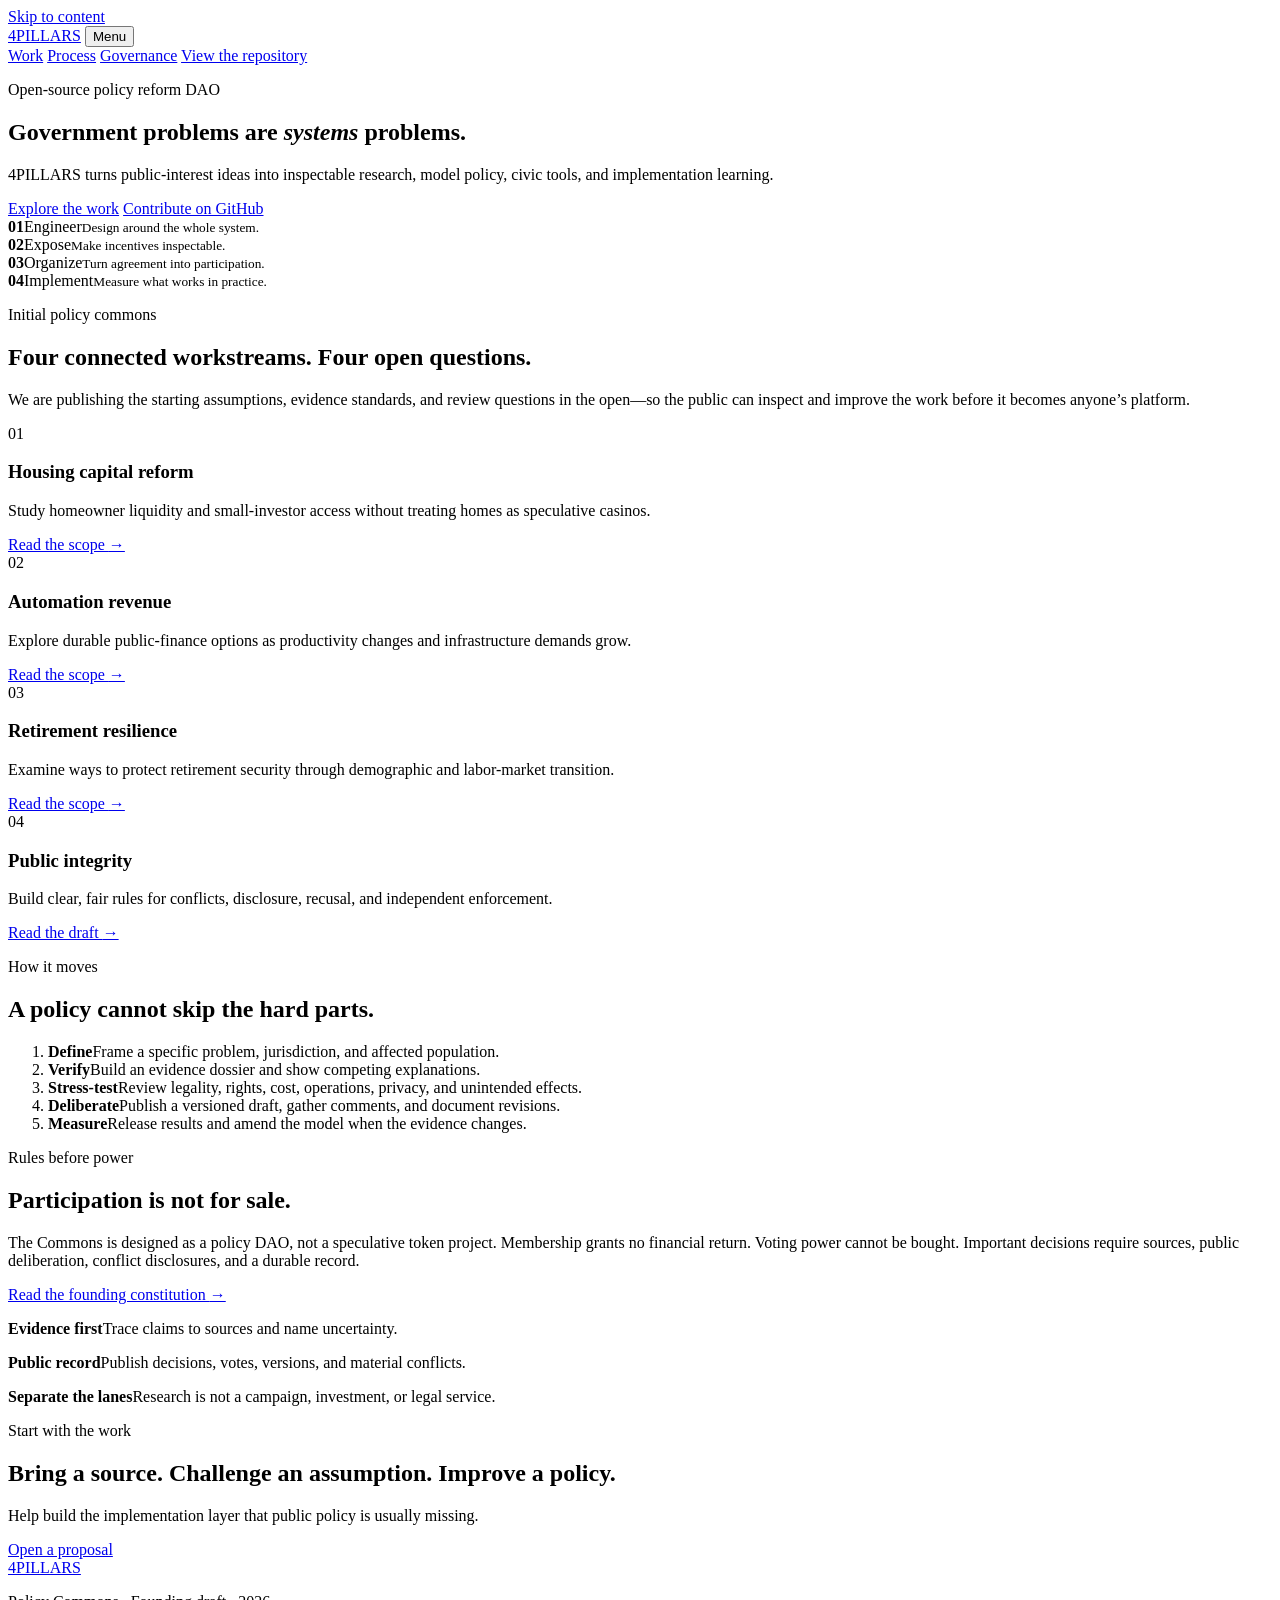
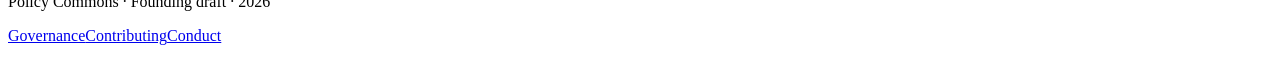
==== site/index.html @ 1ab9240a "chore: add site/index.html" ====
<!doctype html>
<html lang="en">
  <head>
    <meta charset="utf-8">
    <meta name="viewport" content="width=device-width, initial-scale=1">
    <meta name="description" content="4PILLARS Policy Commons — an open-source civic policy reform DAO.">
    <title>4PILLARS Policy Commons</title>
    <link rel="stylesheet" href="styles.css">
  </head>
  <body>
    <a class="skip-link" href="#main">Skip to content</a>
    <header class="site-header">
      <a class="brand" href="#top" aria-label="4PILLARS home"><span>4</span>PILLARS</a>
      <button class="menu-button" type="button" aria-expanded="false" aria-controls="main-nav">Menu</button>
      <nav id="main-nav" aria-label="Primary">
        <a href="#work">Work</a>
        <a href="#process">Process</a>
        <a href="#governance">Governance</a>
        <a class="nav-cta" href="https://github.com/" data-repo-link>View the repository</a>
      </nav>
    </header>

    <main id="main">
      <section id="top" class="hero">
        <div class="hero-copy">
          <p class="eyebrow">Open-source policy reform DAO</p>
          <h1>Government problems are <em>systems</em> problems.</h1>
          <p class="lede">4PILLARS turns public-interest ideas into inspectable research, model policy, civic tools, and implementation learning.</p>
          <div class="actions">
            <a class="button primary" href="#work">Explore the work</a>
            <a class="button secondary" href="https://github.com/" data-repo-link>Contribute on GitHub</a>
          </div>
        </div>
        <aside class="hero-panel" aria-label="The four pillars">
          <div><b>01</b><span>Engineer</span><small>Design around the whole system.</small></div>
          <div><b>02</b><span>Expose</span><small>Make incentives inspectable.</small></div>
          <div><b>03</b><span>Organize</span><small>Turn agreement into participation.</small></div>
          <div><b>04</b><span>Implement</span><small>Measure what works in practice.</small></div>
        </aside>
      </section>

      <section id="work" class="section work-section">
        <div class="section-heading">
          <p class="eyebrow">Initial policy commons</p>
          <h2>Four connected workstreams. Four open questions.</h2>
          <p>We are publishing the starting assumptions, evidence standards, and review questions in the open—so the public can inspect and improve the work before it becomes anyone’s platform.</p>
        </div>
        <div class="card-grid">
          <article class="policy-card"><span>01</span><h3>Housing capital reform</h3><p>Study homeowner liquidity and small-investor access without treating homes as speculative casinos.</p><a href="../policies/housing-capital-reform.md">Read the scope <span aria-hidden="true">→</span></a></article>
          <article class="policy-card"><span>02</span><h3>Automation revenue</h3><p>Explore durable public-finance options as productivity changes and infrastructure demands grow.</p><a href="../policies/automation-revenue-architecture.md">Read the scope <span aria-hidden="true">→</span></a></article>
          <article class="policy-card"><span>03</span><h3>Retirement resilience</h3><p>Examine ways to protect retirement security through demographic and labor-market transition.</p><a href="../policies/retirement-resilience.md">Read the scope <span aria-hidden="true">→</span></a></article>
          <article class="policy-card"><span>04</span><h3>Public integrity</h3><p>Build clear, fair rules for conflicts, disclosure, recusal, and independent enforcement.</p><a href="../policies/public-integrity-standard.md">Read the draft <span aria-hidden="true">→</span></a></article>
        </div>
      </section>

      <section id="process" class="section process-section">
        <div class="section-heading">
          <p class="eyebrow">How it moves</p>
          <h2>A policy cannot skip the hard parts.</h2>
        </div>
        <ol class="steps">
          <li><b>Define</b><span>Frame a specific problem, jurisdiction, and affected population.</span></li>
          <li><b>Verify</b><span>Build an evidence dossier and show competing explanations.</span></li>
          <li><b>Stress-test</b><span>Review legality, rights, cost, operations, privacy, and unintended effects.</span></li>
          <li><b>Deliberate</b><span>Publish a versioned draft, gather comments, and document revisions.</span></li>
          <li><b>Measure</b><span>Release results and amend the model when the evidence changes.</span></li>
        </ol>
      </section>

      <section id="governance" class="section governance-section">
        <div>
          <p class="eyebrow">Rules before power</p>
          <h2>Participation is not for sale.</h2>
          <p>The Commons is designed as a policy DAO, not a speculative token project. Membership grants no financial return. Voting power cannot be bought. Important decisions require sources, public deliberation, conflict disclosures, and a durable record.</p>
          <a class="text-link" href="../governance/DAO-CONSTITUTION.md">Read the founding constitution <span aria-hidden="true">→</span></a>
        </div>
        <div class="principles">
          <p><b>Evidence first</b><span>Trace claims to sources and name uncertainty.</span></p>
          <p><b>Public record</b><span>Publish decisions, votes, versions, and material conflicts.</span></p>
          <p><b>Separate the lanes</b><span>Research is not a campaign, investment, or legal service.</span></p>
        </div>
      </section>

      <section class="join-section">
        <p class="eyebrow">Start with the work</p>
        <h2>Bring a source. Challenge an assumption. Improve a policy.</h2>
        <p>Help build the implementation layer that public policy is usually missing.</p>
        <a class="button primary" href="https://github.com/" data-repo-link>Open a proposal</a>
      </section>
    </main>

    <footer>
      <a class="brand" href="#top"><span>4</span>PILLARS</a>
      <p>Policy Commons · Founding draft · 2026</p>
      <p><a href="../GOVERNANCE.md">Governance</a><a href="../CONTRIBUTING.md">Contributing</a><a href="../CODE_OF_CONDUCT.md">Conduct</a></p>
    </footer>
    <script src="app.js"></script>
  </body>
</html>
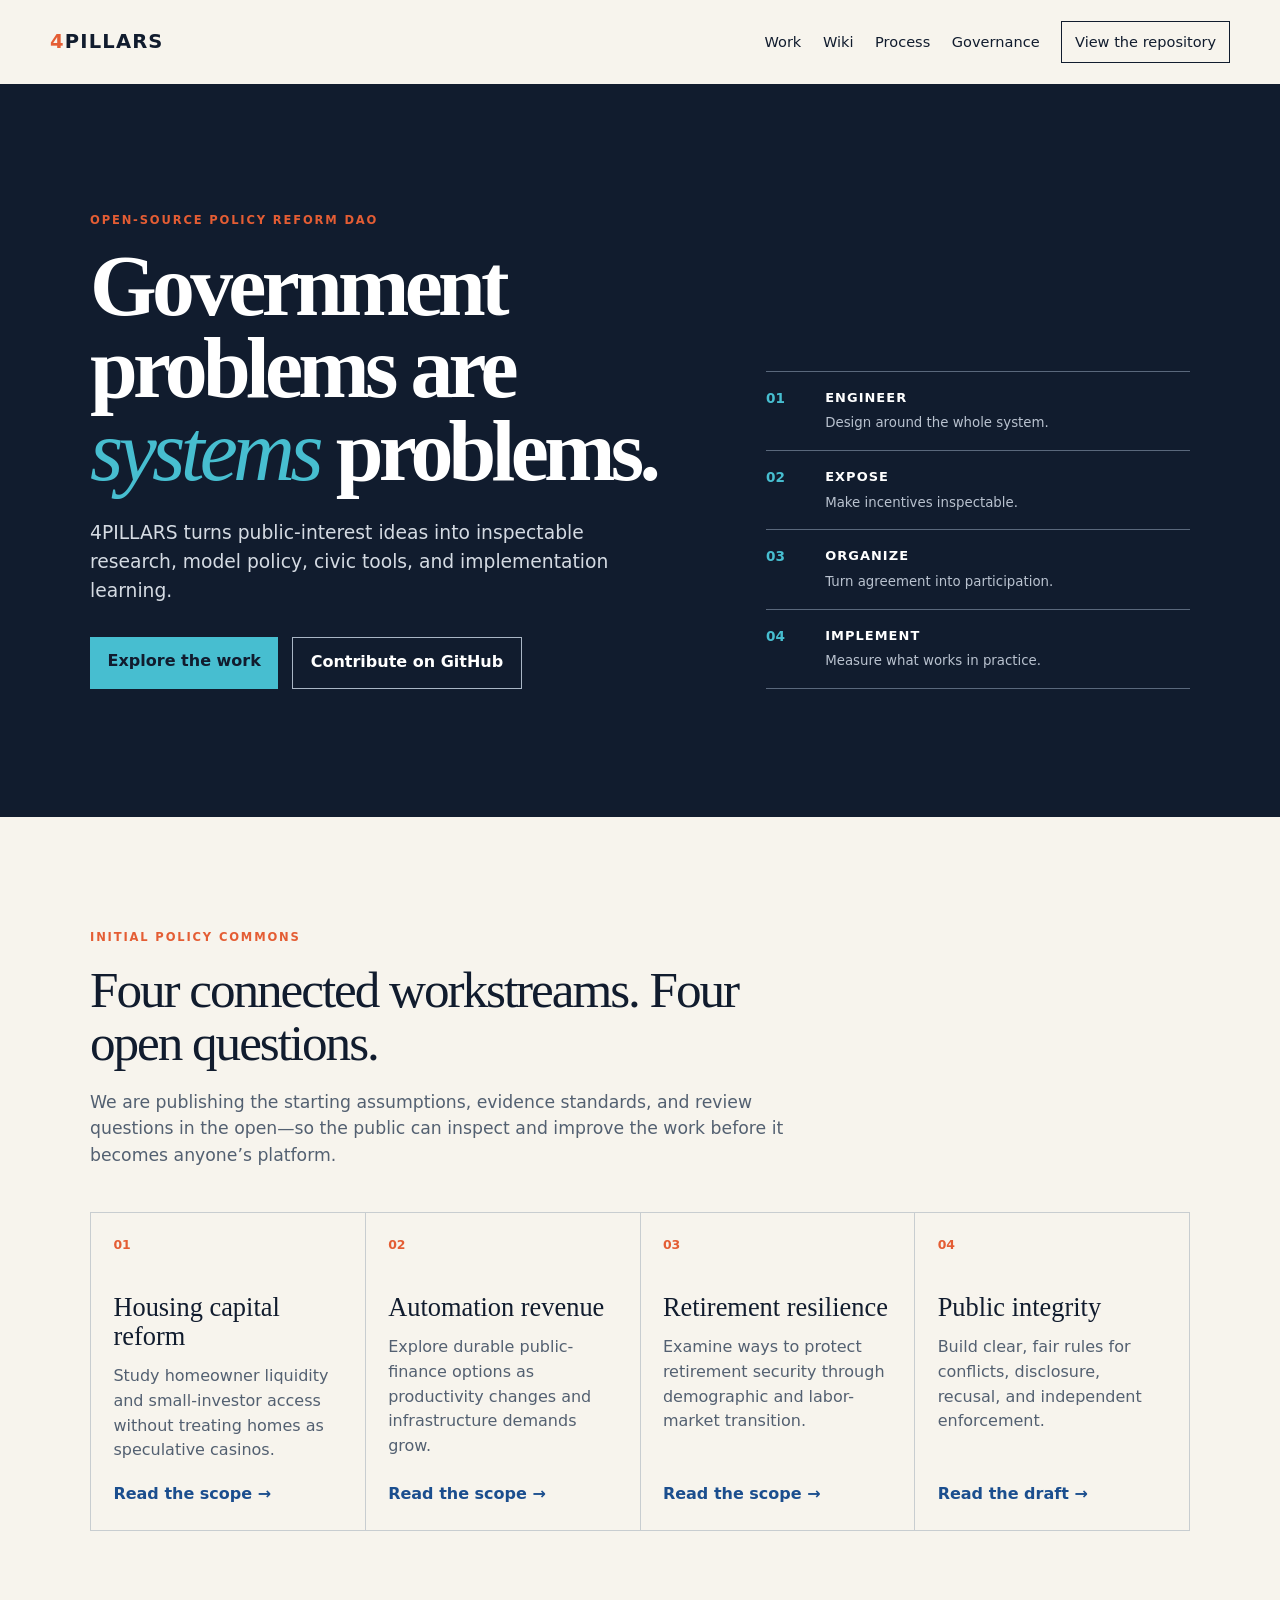
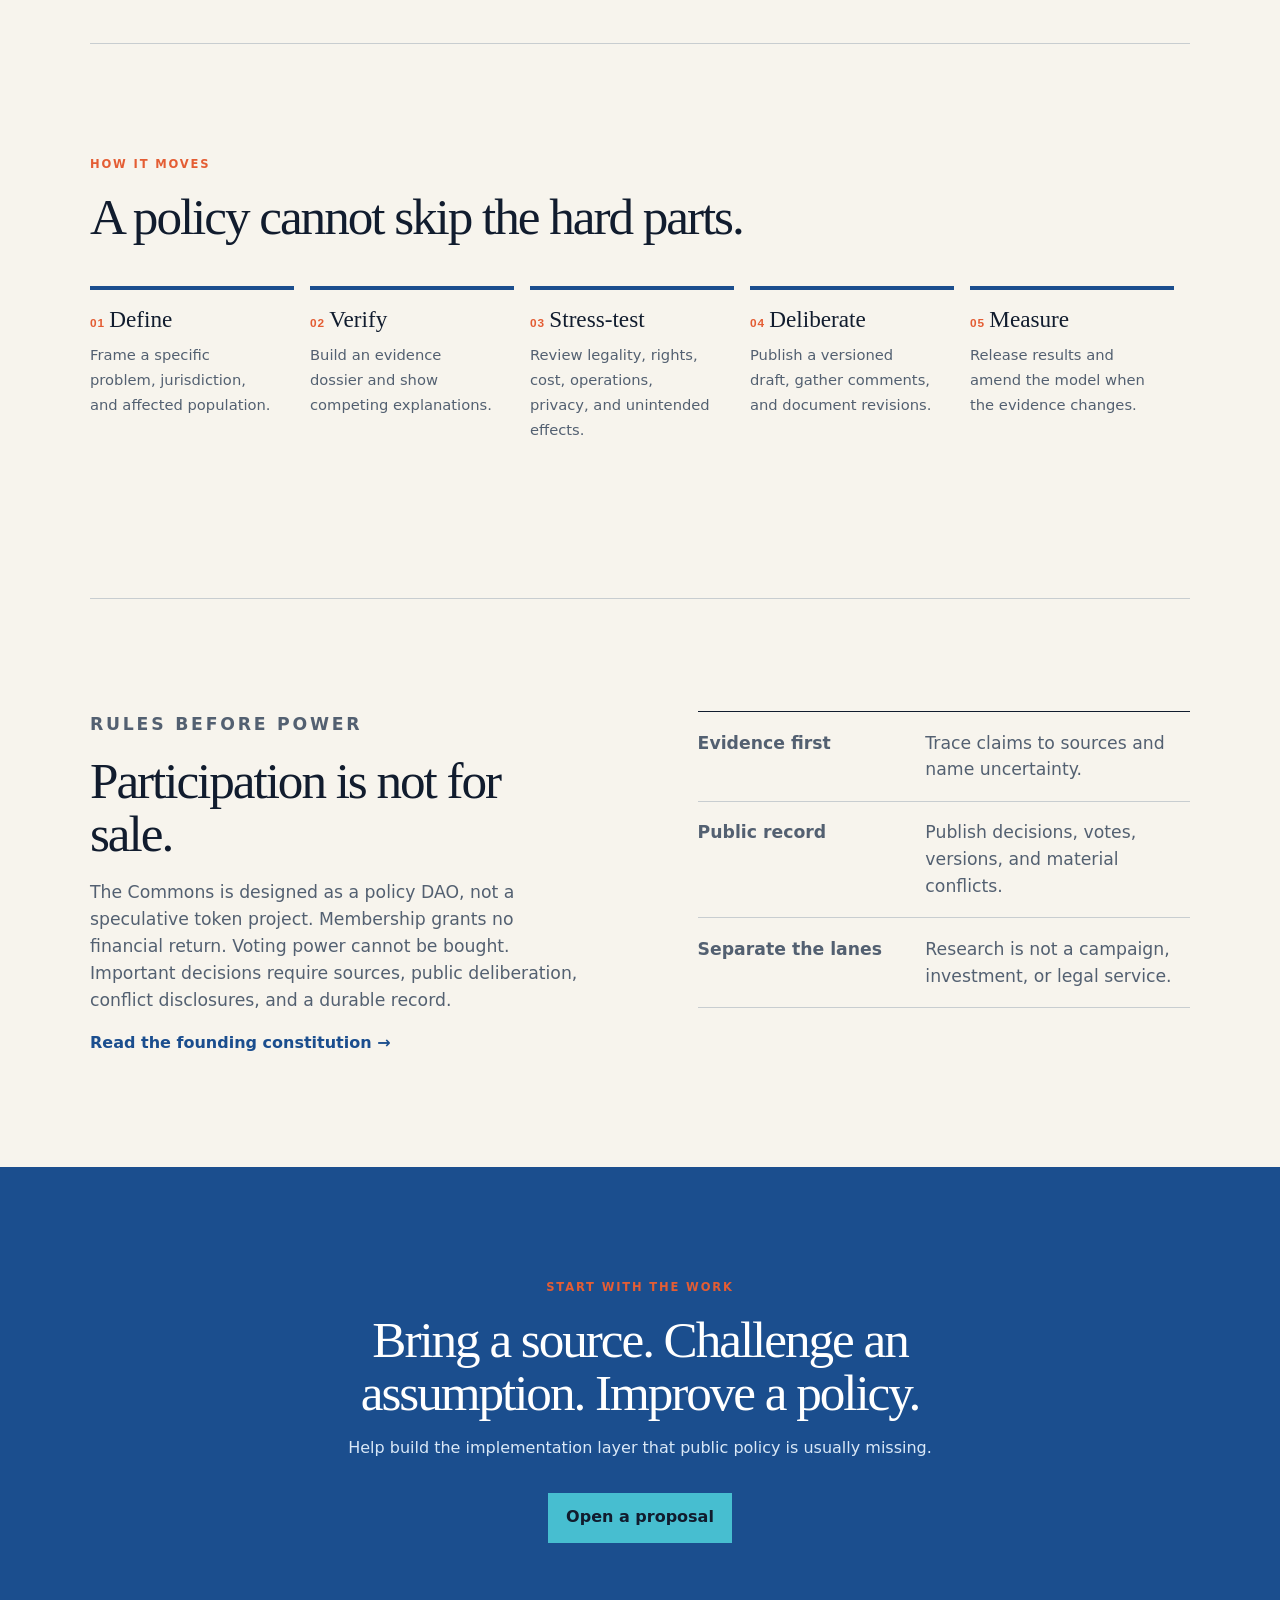
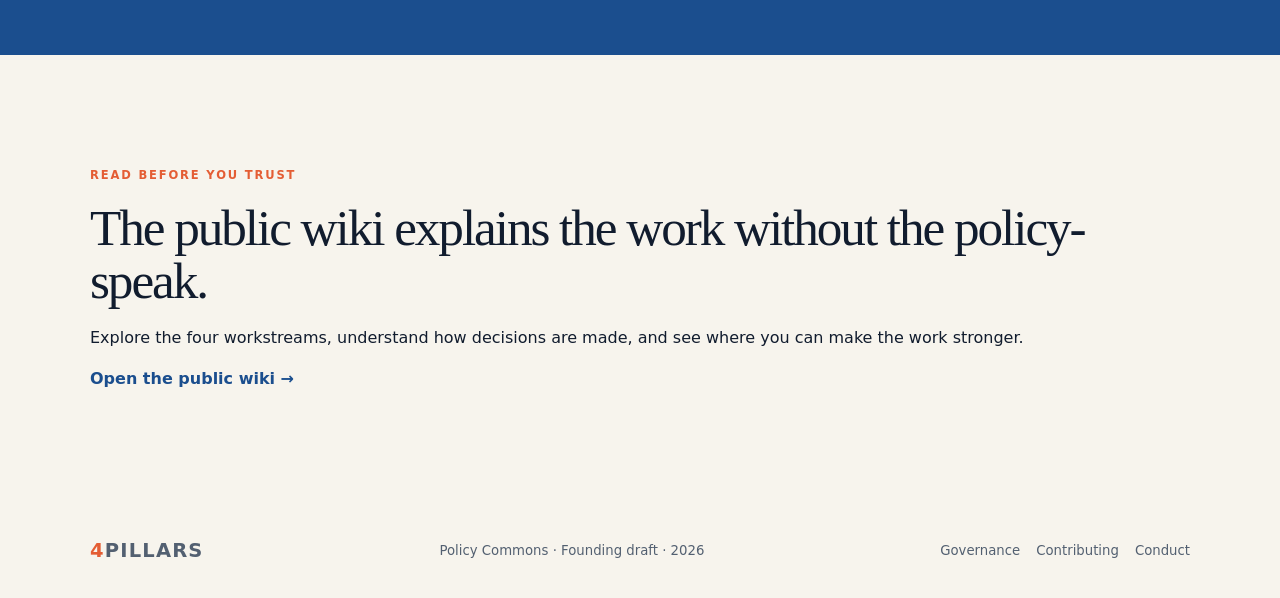
==== commit c8961edc: "feat: add public wiki navigation" ====
--- a/site/index.html
+++ b/site/index.html
@@ -14,6 +14,7 @@
       <button class="menu-button" type="button" aria-expanded="false" aria-controls="main-nav">Menu</button>
       <nav id="main-nav" aria-label="Primary">
         <a href="#work">Work</a>
+        <a href="wiki.html">Wiki</a>
         <a href="#process">Process</a>
         <a href="#governance">Governance</a>
         <a class="nav-cta" href="https://github.com/" data-repo-link>View the repository</a>
@@ -87,6 +88,13 @@
         <p>Help build the implementation layer that public policy is usually missing.</p>
         <a class="button primary" href="https://github.com/" data-repo-link>Open a proposal</a>
       </section>
+
+      <section class="section wiki-callout">
+        <p class="eyebrow">Read before you trust</p>
+        <h2>The public wiki explains the work without the policy-speak.</h2>
+        <p>Explore the four workstreams, understand how decisions are made, and see where you can make the work stronger.</p>
+        <a class="text-link" href="wiki.html">Open the public wiki <span aria-hidden="true">→</span></a>
+      </section>
     </main>
 
     <footer>
--- a/site/styles.css
+++ b/site/styles.css
@@ -0,0 +1,83 @@
+:root {
+  --ink: #111c2e;
+  --paper: #f7f4ed;
+  --blue: #1b4e8e;
+  --bright: #47bed0;
+  --line: #c8cdd0;
+  --muted: #536071;
+  --orange: #e45d34;
+}
+
+* { box-sizing: border-box; }
+html { scroll-behavior: smooth; }
+body { margin: 0; background: var(--paper); color: var(--ink); font: 16px/1.55 Inter, ui-sans-serif, system-ui, -apple-system, BlinkMacSystemFont, "Segoe UI", sans-serif; }
+a { color: inherit; }
+.skip-link { position: absolute; left: -10000px; top: auto; }
+.skip-link:focus { left: 1rem; top: 1rem; z-index: 5; background: white; padding: .65rem 1rem; }
+.site-header { width: min(1180px, calc(100% - 3rem)); height: 84px; display: flex; align-items: center; justify-content: space-between; margin: auto; }
+.brand { font-size: 1.22rem; font-weight: 800; letter-spacing: .06em; text-decoration: none; }
+.brand span { color: var(--orange); }
+nav { display: flex; gap: 1.35rem; align-items: center; font-size: .91rem; }
+nav a { text-decoration: none; }
+nav a:not(.nav-cta):hover, .text-link:hover { text-decoration: underline; text-underline-offset: .25rem; }
+.nav-cta { padding: .55rem .8rem; border: 1px solid var(--ink); }
+.menu-button { display: none; background: none; border: 1px solid var(--ink); padding: .45rem .7rem; color: var(--ink); }
+.hero { background: var(--ink); color: white; display: grid; grid-template-columns: 1.15fr .85fr; gap: clamp(2rem, 8vw, 8rem); padding: clamp(4.5rem, 10vw, 8.5rem) max(1.5rem, calc((100vw - 1100px)/2)); }
+.hero-copy { max-width: 680px; }
+.eyebrow { margin: 0 0 1rem; font-weight: 800; font-size: .72rem; letter-spacing: .16em; text-transform: uppercase; color: var(--orange); }
+h1, h2, h3, p { margin-top: 0; }
+h1 { font-family: Georgia, serif; font-size: clamp(3rem, 6.7vw, 6rem); line-height: .96; letter-spacing: -.055em; margin-bottom: 1.55rem; }
+h1 em { color: var(--bright); font-weight: 400; }
+.lede { max-width: 565px; color: #d5dbe3; font-size: 1.17rem; }
+.actions { display: flex; gap: .85rem; flex-wrap: wrap; margin-top: 2rem; }
+.button { display: inline-block; padding: .8rem 1.1rem; text-decoration: none; font-weight: 750; }
+.primary { background: var(--bright); color: var(--ink); }
+.secondary { border: 1px solid #aab6c5; color: white; }
+.hero-panel { align-self: end; border-top: 1px solid #5a687c; }
+.hero-panel div { display: grid; grid-template-columns: 3rem 1fr; gap: .35rem .7rem; padding: 1rem 0; border-bottom: 1px solid #5a687c; }
+.hero-panel b { color: var(--bright); font-size: .85rem; grid-row: span 2; }
+.hero-panel span { font-weight: 780; text-transform: uppercase; letter-spacing: .08em; font-size: .81rem; }
+.hero-panel small { color: #b9c2cf; }
+.section { max-width: 1100px; margin: auto; padding: 7rem 0; }
+.section-heading { max-width: 720px; margin-bottom: 2.7rem; }
+h2 { font: 400 clamp(2.2rem, 4vw, 4rem)/1.04 Georgia, serif; letter-spacing: -.04em; margin-bottom: 1.2rem; }
+.section-heading > p:not(.eyebrow), .governance-section > div > p { color: var(--muted); font-size: 1.08rem; }
+.card-grid { display: grid; grid-template-columns: repeat(4, 1fr); border-top: 1px solid var(--line); border-left: 1px solid var(--line); }
+.policy-card { min-height: 290px; padding: 1.4rem; border-right: 1px solid var(--line); border-bottom: 1px solid var(--line); display: flex; flex-direction: column; }
+.policy-card > span { color: var(--orange); font-weight: 800; font-size: .78rem; }
+h3 { font: 400 1.65rem/1.1 Georgia, serif; margin: 2.4rem 0 .8rem; }
+.policy-card p { color: var(--muted); margin-bottom: 1.2rem; }
+.policy-card a, .text-link { margin-top: auto; color: var(--blue); font-weight: 750; text-decoration: none; }
+.process-section { border-top: 1px solid var(--line); }
+.steps { list-style: none; counter-reset: steps; padding: 0; margin: 0; display: grid; grid-template-columns: repeat(5, 1fr); }
+.steps li { min-height: 200px; padding: 1rem 1.15rem 1rem 0; margin-right: 1rem; border-top: 4px solid var(--blue); }
+.steps b { display: block; font: 400 1.45rem Georgia, serif; margin-bottom: .65rem; }
+.steps b::before { counter-increment: steps; content: counter(steps, decimal-leading-zero) " "; color: var(--orange); font: 800 .74rem Inter, sans-serif; letter-spacing: .08em; }
+.steps span { color: var(--muted); font-size: .92rem; }
+.governance-section { display: grid; grid-template-columns: 1fr 1fr; gap: clamp(2rem, 9vw, 8rem); border-top: 1px solid var(--line); }
+.principles { border-top: 1px solid var(--ink); }
+.principles p { display: grid; grid-template-columns: 1fr 1.25fr; gap: 1rem; padding: 1.1rem 0; margin: 0; border-bottom: 1px solid var(--line); }
+.principles span { color: var(--muted); }
+.join-section { padding: 7rem 1.5rem; text-align: center; color: white; background: var(--blue); }
+.join-section h2 { max-width: 720px; margin: 0 auto 1rem; }
+.join-section > p:not(.eyebrow) { color: #d9e8f7; }
+.join-section .primary { margin-top: 1rem; background: var(--bright); }
+footer { max-width: 1100px; margin: auto; padding: 2rem 0; display: flex; align-items: center; justify-content: space-between; gap: 1rem; font-size: .83rem; color: var(--muted); }
+footer p { margin: 0; } footer p:last-child { display: flex; gap: 1rem; } footer a { text-decoration: none; }
+
+@media (max-width: 800px) {
+  .site-header, .section, footer { width: min(100% - 2rem, 1100px); }
+  .site-header { height: 70px; position: relative; }
+  .menu-button { display: block; }
+  nav { display: none; position: absolute; right: 0; top: 62px; z-index: 2; padding: 1rem; background: white; border: 1px solid var(--line); flex-direction: column; align-items: stretch; min-width: 200px; }
+  nav.open { display: flex; }
+  .hero { grid-template-columns: 1fr; padding-top: 4rem; }
+  .card-grid { grid-template-columns: repeat(2, 1fr); }
+  .steps { grid-template-columns: 1fr; }
+  .steps li { min-height: 0; }
+  .governance-section { grid-template-columns: 1fr; }
+}
+@media (max-width: 500px) {
+  .card-grid { grid-template-columns: 1fr; }
+  footer { align-items: flex-start; flex-direction: column; }
+}
